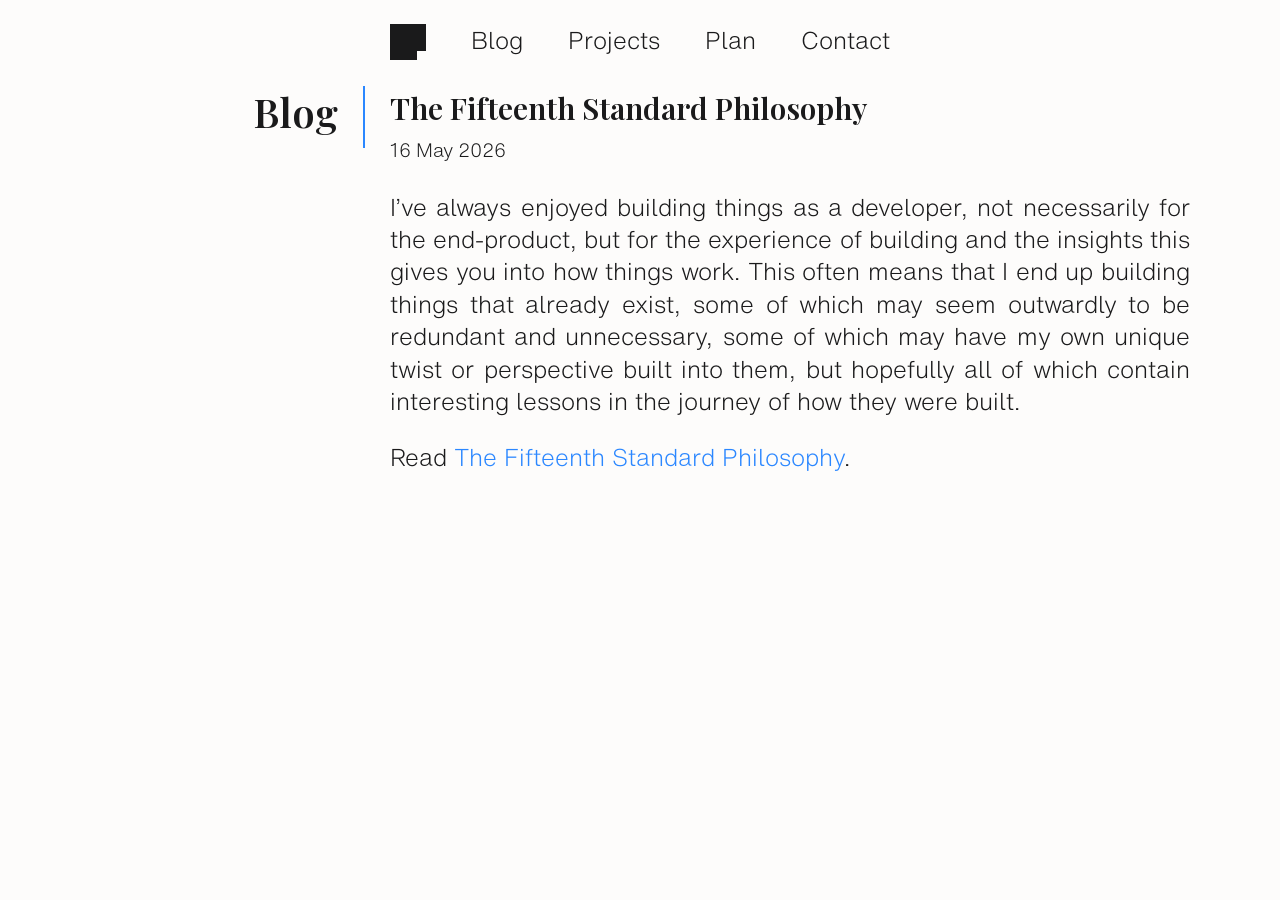
==== blog/index.html @ f88f5943 "Set up basic website" ====
<!DOCTYPE html>
<html lang="en-AU">
<head>
  <meta charset="UTF-8">
  <meta name="viewport" content="width=device-width, initial-scale=1.0">
  <meta name="color-scheme" content="light dark">
  <link rel="icon" href="/favicon.svg" type="image/svg+xml">
  <link rel="alternate" type="application/rss+xml" title="Fifteenth Standard Blog" href="/blog/rss.xml">
  <title>Blog | Fifteenth Standard</title>
  <link rel="stylesheet" href="/css/style.css">
</head>

<body>
<header>
  <nav>
    <ul>
      <li><a href="/" title="Home">
        <svg xmlns="http://www.w3.org/2000/svg" viewBox="0 0 4 4">
          <path d="M0 0 L4 0 L4 3 L3 3 L3 4 L0 4 Z" fill="currentColor" />
        </svg>
      </a></li>
      <li><a href="/blog" title="Blog">Blog</a></li>
      <li><a href="/projects" title="Projects">Projects</a></li>
      <li><a href="/plan" title="Plan">Plan</a></li>
      <li><a href="/contact" title="Contact">Contact</a></li>
    </ul>
  </nav>
</header>

<main>
<article>
<header>
  <h1>Blog</h1>
</header>
<section>
  <h2>The Fifteenth Standard Philosophy</h2>
  <time datetime="2026-05-16">16 May 2026</time>
  <p>
    I&rsquo;ve always enjoyed building things as a developer, not necessarily
    for the end-product, but for the experience of building and the insights
    this gives you into how things work. This often means that I end up
    building things that already exist, some of which may seem outwardly to be
    redundant and unnecessary, some of which may have my own unique twist or
    perspective built into them, but hopefully all of which contain interesting
    lessons in the journey of how they were built.
  </p>
  <p>
    Read <a href="philosophy" title="The Fifteenth Standard Philosophy">The
    Fifteenth Standard Philosophy</a>.
  </p>
</section>
</article>
</main>

</body>
</html>
---- css/style.css ----
:root {
  --font-heading: 'Playfair Display', serif;
  --font-body: 'Helvetica Now', sans-serif;
  --font-code: 'Inconsolata', monospace;
  --font-quote: 'Lora', serif;

  --black: #1a1a1b;
  --white: #fdfcfb;
  --light-grey: #f2f0ed;
  --dark-grey: #252526;
  --accent: #2b87ff;

  @media (prefers-color-scheme: light) {
    --background: var(--white);
    --foreground: var(--black);
    --grey: var(--light-grey);
  }

  @media (prefers-color-scheme: dark) {
    --background: var(--black);
    --foreground: var(--white);
    --grey: var(--dark-grey);
  }
}

@font-face {
  font-family: 'Playfair Display';
  src: url('/fonts/PlayfairDisplay.woff') format('woff');
}

@font-face {
  font-family: 'Helvetica Now';
  src: url('/fonts/HelveticaNow.woff') format('woff');
}

@font-face {
  font-family: 'Lora';
  src: url('/fonts/Lora.woff') format('woff');
}

@font-face {
  font-family: 'Inconsolata';
  src: url('/fonts/Inconsolata.woff') format('woff');
}

@media(max-width: 1149px) {
  body {
    max-width: 800px;
    padding-inline: 1ch;
  }

  main {
    header {
      border-width: 2px 0px 0px 0px;
      margin-block: -0.25em -0.5em;
      padding-block: 0.5em;

      time {
        margin-top: 0.5em;
      }
    }
  }
}

@media(min-width: 1150px) {
  body {
    max-width: 800px;
    padding-left: 300px;
    text-align: justify;
  }

  main {
    header {
      border-width: 0px 2px 0px 0px;
      box-sizing: border-box;
      float: left;
      height: fit-content;
      left: 0px;
      margin-block: -0.25em -0.5em;
      margin-left: -300px;
      padding: 0.25em 25px 0.25em 0px;
      position: sticky;
      text-align: right;
      top: 1em;
      width: 275px;

      h1 {
        margin-left: auto;
        width: min-content;
        padding-bottom: 0.25em;
      }
    }
  }
}

body {
  background-color: var(--background);
  color: var(--foreground);
  font-family: var(--font-body);
  font-size: 24px;
  line-height: 1.35em;
  margin: 0 auto;
}

h1, h2, h3, h4, h5, h6 {
  font-family: var(--font-heading);
}

header, main, footer {
  margin-block: 1em;
}

main {
  header {
    border-color: var(--accent);
    border-style: solid;

    h1 {
      font-size: 40px;
      font-weight: 600;
      line-height: 1em;
      margin-block: 0;
    }
  }

  section {
    margin-bottom: 1em;

    h2 {
      font-size: 30px;
      margin-bottom: 0;
    }

    time {
      display: block;
      font-size: 0.8em;
      margin-top: 0.5em;
    }
  }

  a { color: var(--accent); }
}

a {
  color: inherit;
  text-decoration: none;

  &:hover {
    color: var(--accent);
    text-decoration: underline;
  }
}

blockquote {
  border-left: 2px solid var(--accent);
  font-family: var(--font-quote);
  margin: 0;
  padding-left: 25px;
}

code {
  border-radius: 5px;
  box-sizing: border-box;
  padding-inline: 5px;
}

code, pre {
  background-color: var(--grey);
  font-family: var(--font-code);
}

nav {
  ul {
    display: flex;
    gap: 3ch;
    justify-content: left;
    list-style: none;
    margin: 0;
    padding: 0;
  }

  svg {
    height: 1.5em;
    width: 1.5em;
  }
}

pre {
  border-radius: 5px;
  box-sizing: border-box;
  padding: 10px;
  width: 100%;
}

time {
  display: block;
  font-size: 0.8em;
}

::selection {
  background-color: var(--accent);
  color: var(--background)
}

:focus-visible {
  outline-color: var(--accent);
}
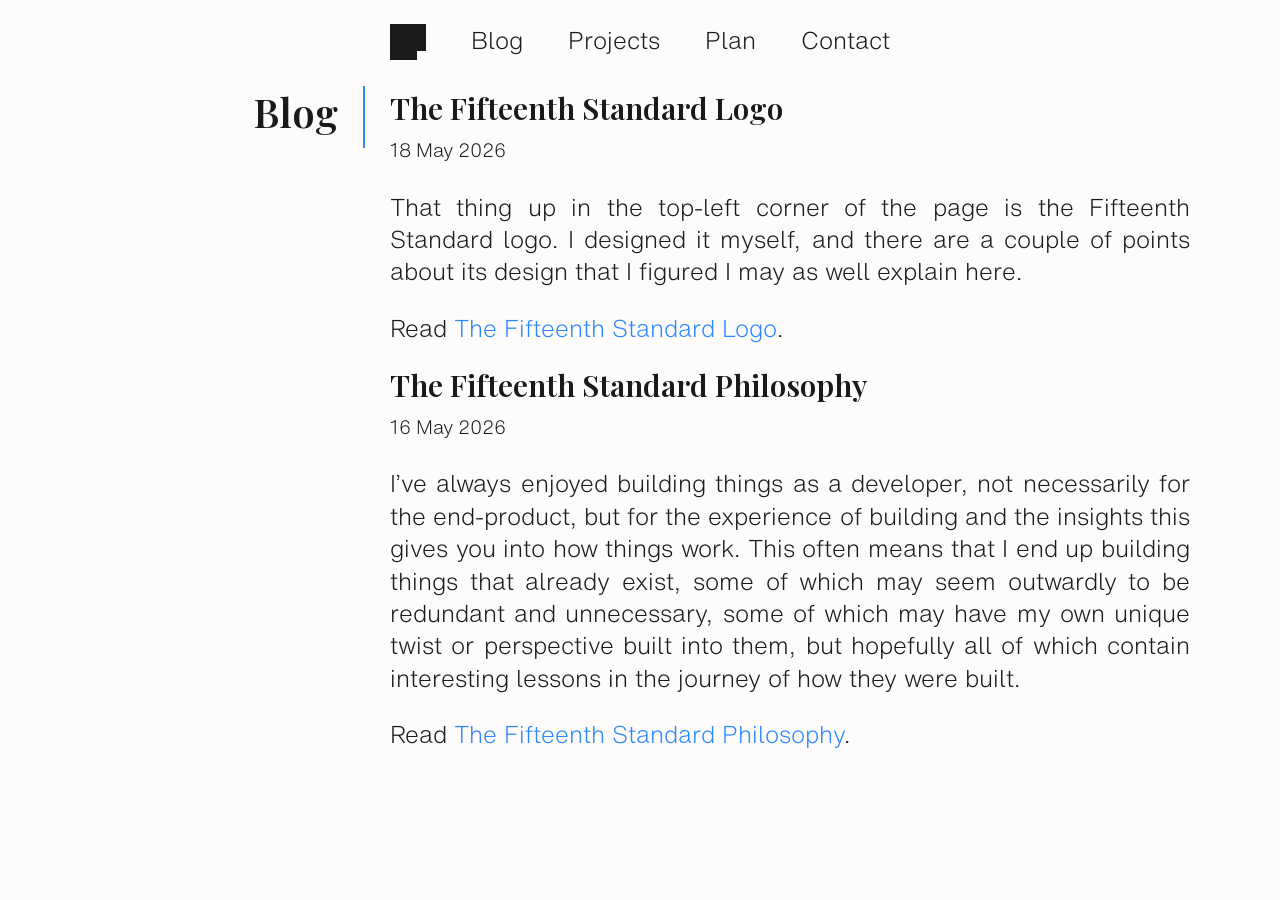
==== commit dac144e6: "Implement bulk of Draught * Load index * Select post * Set date * Preview post * Save to .md and .ht" ====
--- a/blog/index.html
+++ b/blog/index.html
@@ -33,6 +33,19 @@
   <h1>Blog</h1>
 </header>
 <section>
+  <h2>The Fifteenth Standard Logo</h2>
+  <time datetime="2026-05-18">18 May 2026</time>
+  <p>
+    That thing up in the top-left corner of the page is the Fifteenth Standard
+    logo. I designed it myself, and there are a couple of points about its
+    design that I figured I may as well explain here.
+  </p>
+  <p>
+    Read <a href="logo" title="The Fifteenth Standard Logo">The Fifteenth
+    Standard Logo</a>.
+  </p>
+</section>
+<section>
   <h2>The Fifteenth Standard Philosophy</h2>
   <time datetime="2026-05-16">16 May 2026</time>
   <p>
@@ -53,4 +66,4 @@
 </main>
 
 </body>
-</html>+</html>
--- a/css/style.css
+++ b/css/style.css
@@ -47,6 +47,15 @@
   body {
     max-width: 800px;
     padding-inline: 1ch;
+  }
+
+  header {
+    nav {
+      ul {
+        font-size: 0.8em;
+        gap: 1.5ch;
+      }
+    }
   }
 
   main {
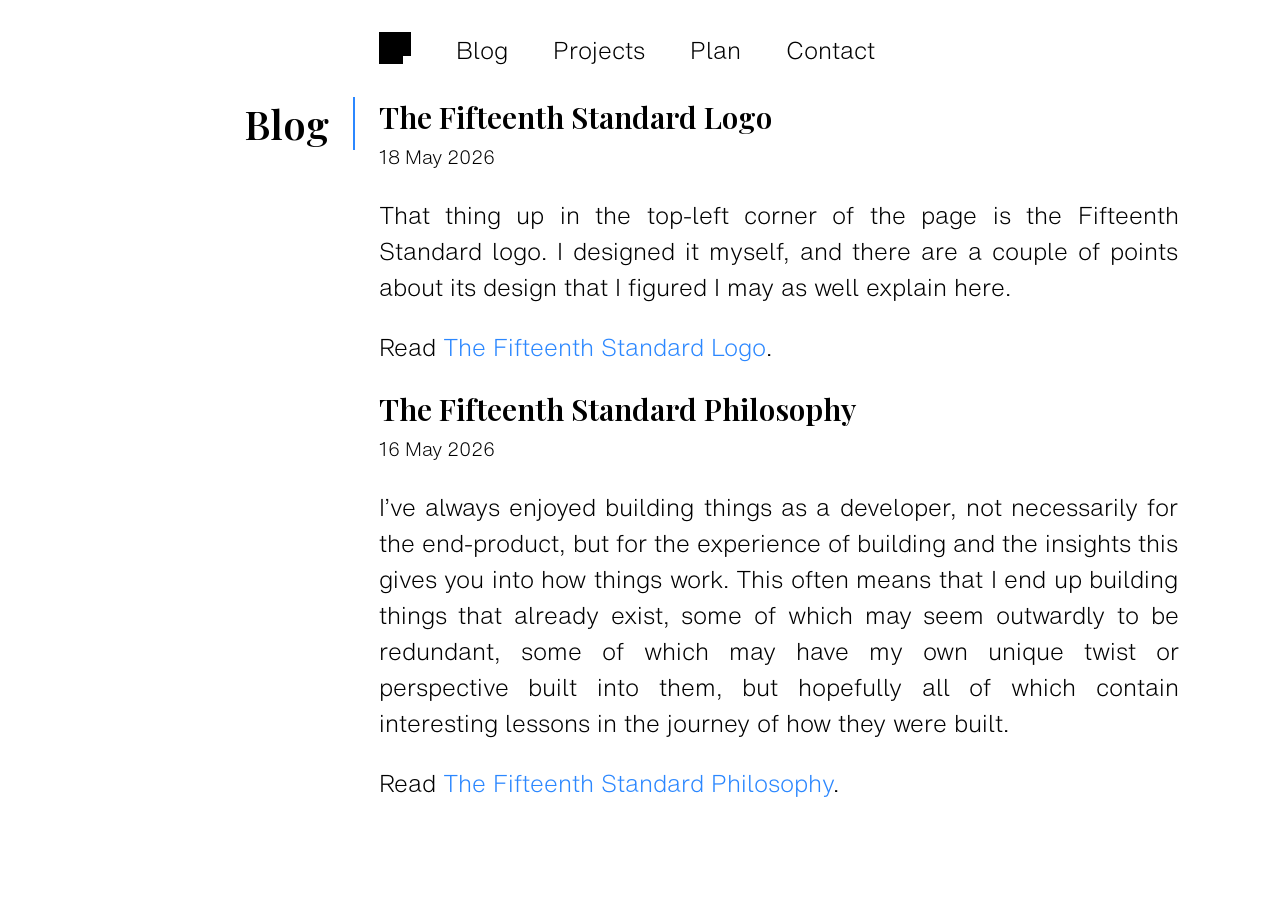
==== commit 2e32b1b2: "Redo stylesheet, small layout tweaks" ====
--- a/blog/index.html
+++ b/blog/index.html
@@ -6,16 +6,15 @@
   <meta name="color-scheme" content="light dark">
   <link rel="icon" href="/favicon.svg" type="image/svg+xml">
   <link rel="alternate" type="application/rss+xml" title="Fifteenth Standard Blog" href="/blog/rss.xml">
+  <link rel="stylesheet" href="/css/style.css">
   <title>Blog | Fifteenth Standard</title>
-  <link rel="stylesheet" href="/css/style.css">
 </head>
-
 <body>
 <header>
   <nav>
     <ul>
       <li><a href="/" title="Home">
-        <svg xmlns="http://www.w3.org/2000/svg" viewBox="0 0 4 4">
+        <svg xmlns="http://www.w3.org/2000/svg" viewBox="0 0 4 4" height="32" width="32">
           <path d="M0 0 L4 0 L4 3 L3 3 L3 4 L0 4 Z" fill="currentColor" />
         </svg>
       </a></li>
@@ -26,44 +25,44 @@
     </ul>
   </nav>
 </header>
-
 <main>
-<article>
 <header>
   <h1>Blog</h1>
 </header>
-<section>
+<article>
+<header>
   <h2>The Fifteenth Standard Logo</h2>
   <time datetime="2026-05-18">18 May 2026</time>
-  <p>
-    That thing up in the top-left corner of the page is the Fifteenth Standard
-    logo. I designed it myself, and there are a couple of points about its
-    design that I figured I may as well explain here.
-  </p>
-  <p>
-    Read <a href="logo" title="The Fifteenth Standard Logo">The Fifteenth
-    Standard Logo</a>.
-  </p>
-</section>
-<section>
+</header>
+<p>
+  That thing up in the top-left corner of the page is the Fifteenth Standard
+  logo. I designed it myself, and there are a couple of points about its design
+  that I figured I may as well explain here.
+</p>
+<p>
+  Read <a href="logo" title="The Fifteenth Standard Logo">The Fifteenth
+  Standard Logo</a>.
+</p>
+</article>
+<article>
+<header>
   <h2>The Fifteenth Standard Philosophy</h2>
   <time datetime="2026-05-16">16 May 2026</time>
-  <p>
-    I&rsquo;ve always enjoyed building things as a developer, not necessarily
-    for the end-product, but for the experience of building and the insights
-    this gives you into how things work. This often means that I end up
-    building things that already exist, some of which may seem outwardly to be
-    redundant and unnecessary, some of which may have my own unique twist or
-    perspective built into them, but hopefully all of which contain interesting
-    lessons in the journey of how they were built.
-  </p>
-  <p>
-    Read <a href="philosophy" title="The Fifteenth Standard Philosophy">The
-    Fifteenth Standard Philosophy</a>.
-  </p>
-</section>
+</header>
+<p>
+  I&rsquo;ve always enjoyed building things as a developer, not necessarily for
+  the end-product, but for the experience of building and the insights this
+  gives you into how things work. This often means that I end up building
+  things that already exist, some of which may seem outwardly to be redundant,
+  some of which may have my own unique twist or perspective built into them,
+  but hopefully all of which contain interesting lessons in the journey of how
+  they were built.
+</p>
+<p>
+  Read <a href="philosophy" title="The Fifteenth Standard Philosophy">The
+  Fifteenth Standard Philosophy</a>.
+</p>
 </article>
 </main>
-
 </body>
 </html>
--- a/css/style.css
+++ b/css/style.css
@@ -1,20 +1,18 @@
 :root {
-  --font-heading: 'Playfair Display', serif;
   --font-body: 'Helvetica Now', sans-serif;
   --font-code: 'Inconsolata', monospace;
+  --font-heading: 'Playfair Display', serif;
   --font-quote: 'Lora', serif;
 
+  --accent: #2b87ff;
   --black: #1a1a1b;
+  --dark-grey: #252526;
+  --light-grey: #f2f0ed;
   --white: #fdfcfb;
-  --light-grey: #f2f0ed;
-  --dark-grey: #252526;
-  --accent: #2b87ff;
 
-  @media (prefers-color-scheme: light) {
-    --background: var(--white);
-    --foreground: var(--black);
-    --grey: var(--light-grey);
-  }
+  --background: var(--white);
+  --foreground: var(--black);
+  --grey: var(--light-grey);
 
   @media (prefers-color-scheme: dark) {
     --background: var(--black);
@@ -43,174 +41,66 @@
   src: url('/fonts/Inconsolata.woff') format('woff');
 }
 
-@media(max-width: 1149px) {
-  body {
-    max-width: 800px;
-    padding-inline: 1ch;
-  }
+html { scrollbar-gutter: stable; }
 
-  header {
-    nav {
-      ul {
-        font-size: 0.8em;
-        gap: 1.5ch;
-      }
-    }
-  }
+body {
+  margin: 0 auto;
+  max-width: 800px;
+  padding: 8px;
 
-  main {
-    header {
-      border-width: 2px 0px 0px 0px;
-      margin-block: -0.25em -0.5em;
-      padding-block: 0.5em;
+  @media(min-width: 1150px) {
+    padding-left: 300px;
+    text-align: justify;
 
-      time {
-        margin-top: 0.5em;
+    main {
+      header:has(h1) {
+        border-width: 0px 2px 0px 0px;
+        float: left;
+        margin-left: -300px;
+        padding-right: 24px;
+        position: sticky;
+        text-align: right;
+        top: 1em;
+        width: 250px;
+        h1 { margin-left: auto; width: min-content; }
       }
     }
   }
 }
 
-@media(min-width: 1150px) {
-  body {
-    max-width: 800px;
-    padding-left: 300px;
-    text-align: justify;
-  }
+body { font: 24px var(--font-body); }
+h1 { font: 40px var(--font-heading); }
+h2 { font: 30px var(--font-heading); }
 
-  main {
-    header {
-      border-width: 0px 2px 0px 0px;
-      box-sizing: border-box;
-      float: left;
-      height: fit-content;
-      left: 0px;
-      margin-block: -0.25em -0.5em;
-      margin-left: -300px;
-      padding: 0.25em 25px 0.25em 0px;
-      position: sticky;
-      text-align: right;
-      top: 1em;
-      width: 275px;
-
-      h1 {
-        margin-left: auto;
-        width: min-content;
-        padding-bottom: 0.25em;
-      }
+header {
+  nav {
+    ul {
+      display: flex;
+      gap: 3ch;
+      list-style: none;
+      padding-inline-start: 0;
     }
   }
 }
 
-body {
-  background-color: var(--background);
-  color: var(--foreground);
-  font-family: var(--font-body);
-  font-size: 24px;
-  line-height: 1.35em;
-  margin: 0 auto;
-}
-
-h1, h2, h3, h4, h5, h6 {
-  font-family: var(--font-heading);
-}
-
-header, main, footer {
-  margin-block: 1em;
-}
-
 main {
   header {
-    border-color: var(--accent);
-    border-style: solid;
-
-    h1 {
-      font-size: 40px;
-      font-weight: 600;
-      line-height: 1em;
-      margin-block: 0;
+    &:has(h1) {
+      border-color: var(--accent);
+      border-style: solid;
+      border-width: 2px 0px 0px 0px;
     }
+    h1, h2 { margin: 0px; }
+    time { font-size: 0.8em; }
   }
-
-  section {
-    margin-bottom: 1em;
-
-    h2 {
-      font-size: 30px;
-      margin-bottom: 0;
-    }
-
-    time {
-      display: block;
-      font-size: 0.8em;
-      margin-top: 0.5em;
-    }
-  }
-
-  a { color: var(--accent); }
 }
 
 a {
-  color: inherit;
   text-decoration: none;
-
-  &:hover {
-    color: var(--accent);
-    text-decoration: underline;
-  }
+  header & { color: inherit; }
+  main & { color: var(--accent); }
+  &:hover { color: var(--accent); text-decoration: underline; }
 }
 
-blockquote {
-  border-left: 2px solid var(--accent);
-  font-family: var(--font-quote);
-  margin: 0;
-  padding-left: 25px;
-}
-
-code {
-  border-radius: 5px;
-  box-sizing: border-box;
-  padding-inline: 5px;
-}
-
-code, pre {
-  background-color: var(--grey);
-  font-family: var(--font-code);
-}
-
-nav {
-  ul {
-    display: flex;
-    gap: 3ch;
-    justify-content: left;
-    list-style: none;
-    margin: 0;
-    padding: 0;
-  }
-
-  svg {
-    height: 1.5em;
-    width: 1.5em;
-  }
-}
-
-pre {
-  border-radius: 5px;
-  box-sizing: border-box;
-  padding: 10px;
-  width: 100%;
-}
-
-time {
-  display: block;
-  font-size: 0.8em;
-}
-
-::selection {
-  background-color: var(--accent);
-  color: var(--background)
-}
-
-:focus-visible {
-  outline-color: var(--accent);
-}
+::selection { background-color: var(--accent); color: var(--background); }
+:focus-visible { outline-color: var(--accent); }
